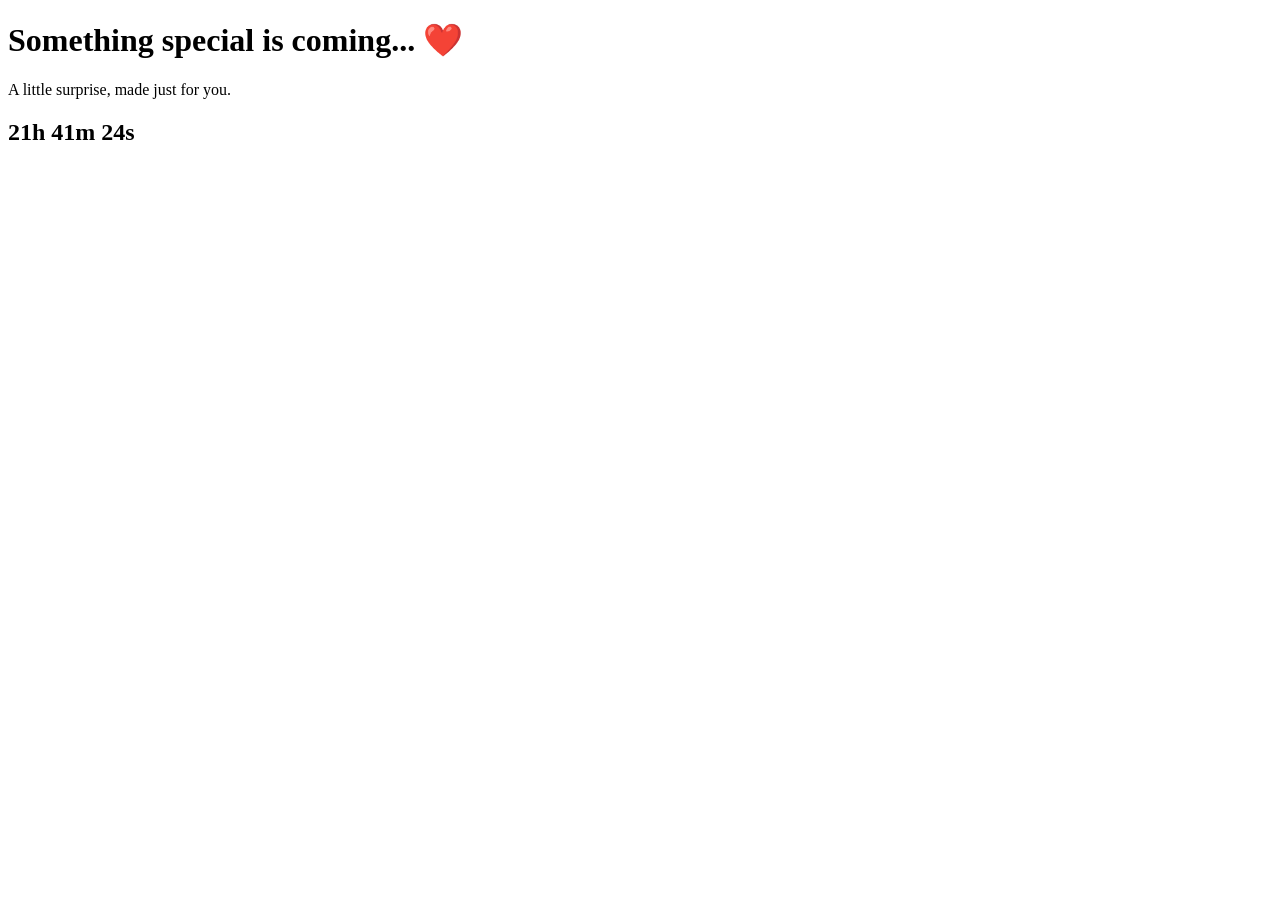
==== index.html @ 5cb48460 "Add files via upload" ====
<!DOCTYPE html>
<html lang="en">
<head>
  <meta charset="UTF-8">
  <meta name="viewport" content="width=device-width, initial-scale=1.0">
  <title>Birthday Surprise ❤️</title>
  <link rel="stylesheet" href="style.css">
  <script src="script.js" defer></script>
</head>
<body>
  <h1>Something special is coming... ❤️</h1>
  <p>A little surprise, made just for you.</p>
  <h2 id="countdown">Loading countdown...</h2>
</body>
</html>
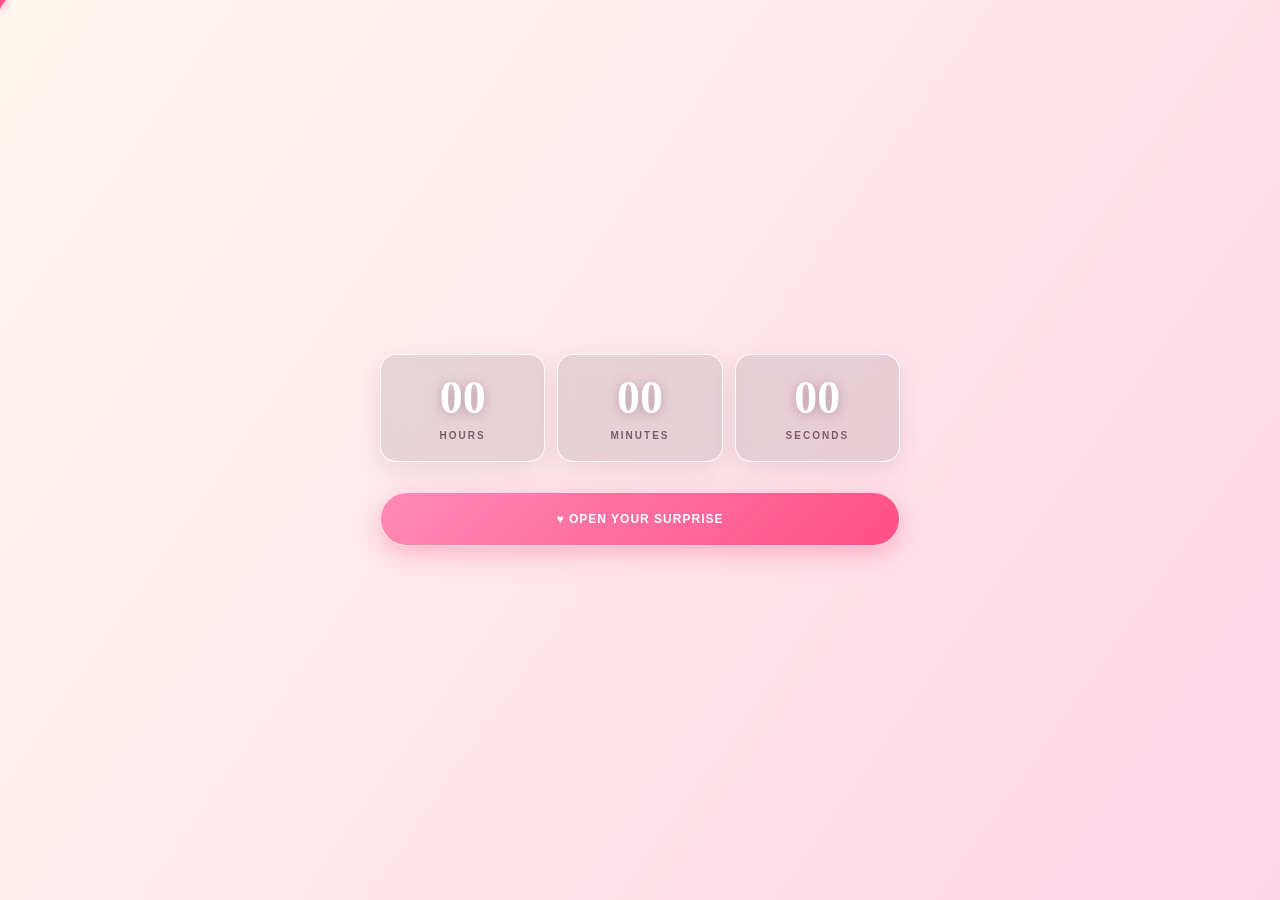
==== commit 60807b5c: "Add files via upload" ====
--- a/index.html
+++ b/index.html
@@ -4,13 +4,43 @@
 <head>
   <meta charset="UTF-8">
   <meta name="viewport" content="width=device-width, initial-scale=1.0">
-  <title>Birthday Surprise ❤️</title>
+  <title>A Surprise for You ❤️</title>
   <link rel="stylesheet" href="style.css">
   <script src="script.js" defer></script>
 </head>
 <body>
-  <h1>Something special is coming... ❤️</h1>
-  <p>A little surprise, made just for you.</p>
-  <h2 id="countdown">Loading countdown...</h2>
+
+  <!-- Falling hearts -->
+  <div id="hearts-background" aria-hidden="true"></div>
+
+  <!-- Centered countdown and button -->
+  <main class="countdown-container">
+
+    <div class="countdown-boxes">
+      <div class="time-box">
+        <span class="time-value" id="hours">00</span>
+        <span class="time-label">HOURS</span>
+      </div>
+
+      <div class="time-box">
+        <span class="time-value" id="minutes">00</span>
+        <span class="time-label">MINUTES</span>
+      </div>
+
+      <div class="time-box">
+        <span class="time-value" id="seconds">00</span>
+        <span class="time-label">SECONDS</span>
+      </div>
+    </div>
+
+    <button id="surprise-button" type="button" disabled>
+      🔒 &nbsp; WAIT FOR YOUR SURPRISE
+    </button>
+
+  </main>
+
+  <!-- Custom cursor -->
+  <div id="heart-cursor" aria-hidden="true">♥</div>
+
 </body>
 </html>
--- a/style.css
+++ b/style.css
@@ -0,0 +1,291 @@
+
+/* ===== RESET ===== */
+* {
+  box-sizing: border-box;
+}
+
+html {
+  min-height: 100%;
+  background: #fff0f5;
+}
+
+body {
+  margin: 0;
+  min-height: 100vh;
+  min-height: 100dvh;
+  width: 100%;
+  overflow: hidden;
+
+  display: flex;
+  align-items: center;
+  justify-content: center;
+  padding: 20px;
+}
+  /* Pink gradient */
+  
+body {
+  margin: 0;
+  min-height: 100vh;
+  min-height: 100dvh;
+  width: 100%;
+  overflow: hidden;
+
+  display: flex;
+  align-items: center;
+  justify-content: center;
+  padding: 20px;
+
+  background: linear-gradient(
+    125deg,
+    #fff7f0 0%,
+    #ffd6e7 25%,
+    #e9c5f5 50%,
+    #ffc4d6 75%,
+    #fff0f5 100%
+  );
+
+  background-size: 400% 400%;
+  animation: pinkBackground 12s ease infinite;
+
+  font-family: Georgia, "Times New Roman", serif;
+}
+
+@keyframes pinkBackground {
+  0% {
+    background-position: 0% 50%;
+  }
+
+  50% {
+    background-position: 100% 50%;
+  }
+
+  100% {
+    background-position: 0% 50%;
+  }
+}
+
+/* ===== FALLING HEARTS ===== */
+#hearts-background {
+  position: fixed;
+  inset: 0;
+  overflow: hidden;
+  pointer-events: none;
+  z-index: 1;
+}
+
+.falling-heart {
+  position: absolute;
+  top: -45px;
+  display: block;
+  pointer-events: none;
+  user-select: none;
+
+  color: #ff6f9f;
+  text-shadow: 0 0 12px rgba(255, 80, 140, 0.4);
+  opacity: 0;
+
+  animation: fallDown linear forwards;
+}
+
+@keyframes fallDown {
+  0% {
+    transform: translate3d(0, -30px, 0) rotate(0deg);
+    opacity: 0;
+  }
+
+  10% {
+    opacity: 0.8;
+  }
+
+  90% {
+    opacity: 0.65;
+  }
+
+  100% {
+    transform: translate3d(35px, 110vh, 0) rotate(300deg);
+    opacity: 0;
+  }
+}
+
+/* ===== COUNTDOWN LAYOUT ===== */
+.countdown-container {
+  position: relative;
+  z-index: 2;
+
+  width: min(100%, 520px);
+
+  display: flex;
+  flex-direction: column;
+  align-items: center;
+  gap: 30px;
+}
+
+.countdown-boxes {
+  width: 100%;
+  display: grid;
+  grid-template-columns: repeat(3, minmax(0, 1fr));
+  gap: 12px;
+}
+
+.time-box {
+  min-width: 0;
+  height: 108px;
+
+  display: flex;
+  flex-direction: column;
+  justify-content: center;
+  align-items: center;
+  gap: 9px;
+
+  background: rgba(130, 105, 118, 0.18);
+  border: 1px solid rgba(255, 255, 255, 0.9);
+  border-radius: 16px;
+
+  box-shadow: 0 8px 25px rgba(100, 60, 80, 0.12);
+
+  backdrop-filter: blur(10px);
+  -webkit-backdrop-filter: blur(10px);
+}
+
+/* Same size and baseline for every number */
+.time-value {
+  display: block;
+  width: 100%;
+  text-align: center;
+
+  font-family: Georgia, "Times New Roman", serif;
+  font-size: 46px;
+  font-weight: 700;
+  line-height: 1;
+  font-variant-numeric: tabular-nums;
+  font-feature-settings: "tnum";
+
+  color: #ffffff;
+  text-shadow: 0 2px 12px rgba(90, 50, 65, 0.35);
+}
+
+.time-label {
+  color: #785d69;
+  font-family: Arial, sans-serif;
+  font-size: 10px;
+  font-weight: bold;
+  letter-spacing: 2px;
+}
+
+/* ===== LOCKED BUTTON ===== */
+#surprise-button {
+  display: block;
+  width: 100%;
+  min-height: 54px;
+  padding: 14px 18px;
+
+  border: 1px solid rgba(255, 255, 255, 0.7);
+  border-radius: 30px;
+
+  background: #c8c2c6;
+  color: #ffffff;
+
+  font-family: Arial, sans-serif;
+  font-size: 12px;
+  font-weight: bold;
+  letter-spacing: 1px;
+
+  box-shadow: 0 6px 20px rgba(90, 50, 65, 0.12);
+  transition: background 0.4s, transform 0.25s, box-shadow 0.3s;
+}
+
+#surprise-button:disabled {
+  opacity: 0.9;
+  cursor: not-allowed;
+}
+
+/* Button after countdown ends */
+#surprise-button.unlocked {
+  background: linear-gradient(135deg, #ff8bb5, #ff4f87);
+  color: #ffffff;
+  cursor: pointer;
+  box-shadow: 0 8px 25px rgba(255, 79, 135, 0.35);
+}
+
+#surprise-button.unlocked:hover {
+  transform: translateY(-3px);
+}
+
+/* ===== CUSTOM HEART CURSOR ===== */
+#heart-cursor {
+  display: none;
+}
+
+@media (hover: hover) and (pointer: fine) {
+  body,
+  button {
+    cursor: none;
+  }
+
+  #heart-cursor {
+    display: block;
+    position: fixed;
+    top: 0;
+    left: 0;
+    z-index: 99999;
+    pointer-events: none;
+
+    color: #ff4f87;
+    font-size: 28px;
+    line-height: 1;
+    transform: translate(-50%, -50%);
+    filter: drop-shadow(0 2px 5px #ff9fbd);
+  }
+
+  #heart-cursor.hovering {
+    color: #ff174f;
+    font-size: 36px;
+  }
+
+  .cursor-trail {
+    position: fixed;
+    z-index: 99998;
+    pointer-events: none;
+    color: #ff78a4;
+    animation: trailFade 650ms ease-out forwards;
+  }
+
+  @keyframes trailFade {
+    to {
+      opacity: 0;
+      transform: translateY(-50px) scale(1.4);
+    }
+  }
+}
+
+/* ===== PHONE LAYOUT ===== */
+@media (max-width: 380px) {
+  .countdown-boxes {
+    gap: 7px;
+  }
+
+  .time-box {
+    height: 90px;
+  }
+
+  .time-value {
+    font-size: 34px;
+  }
+
+  .time-label {
+    font-size: 8px;
+    letter-spacing: 1px;
+  }
+
+  #surprise-button {
+    font-size: 10px;
+  }
+}
+
+/* ===== ACCESSIBILITY ===== */
+@media (prefers-reduced-motion: reduce) {
+  body {
+    animation: none;
+    background-position: center;
+  }
+}
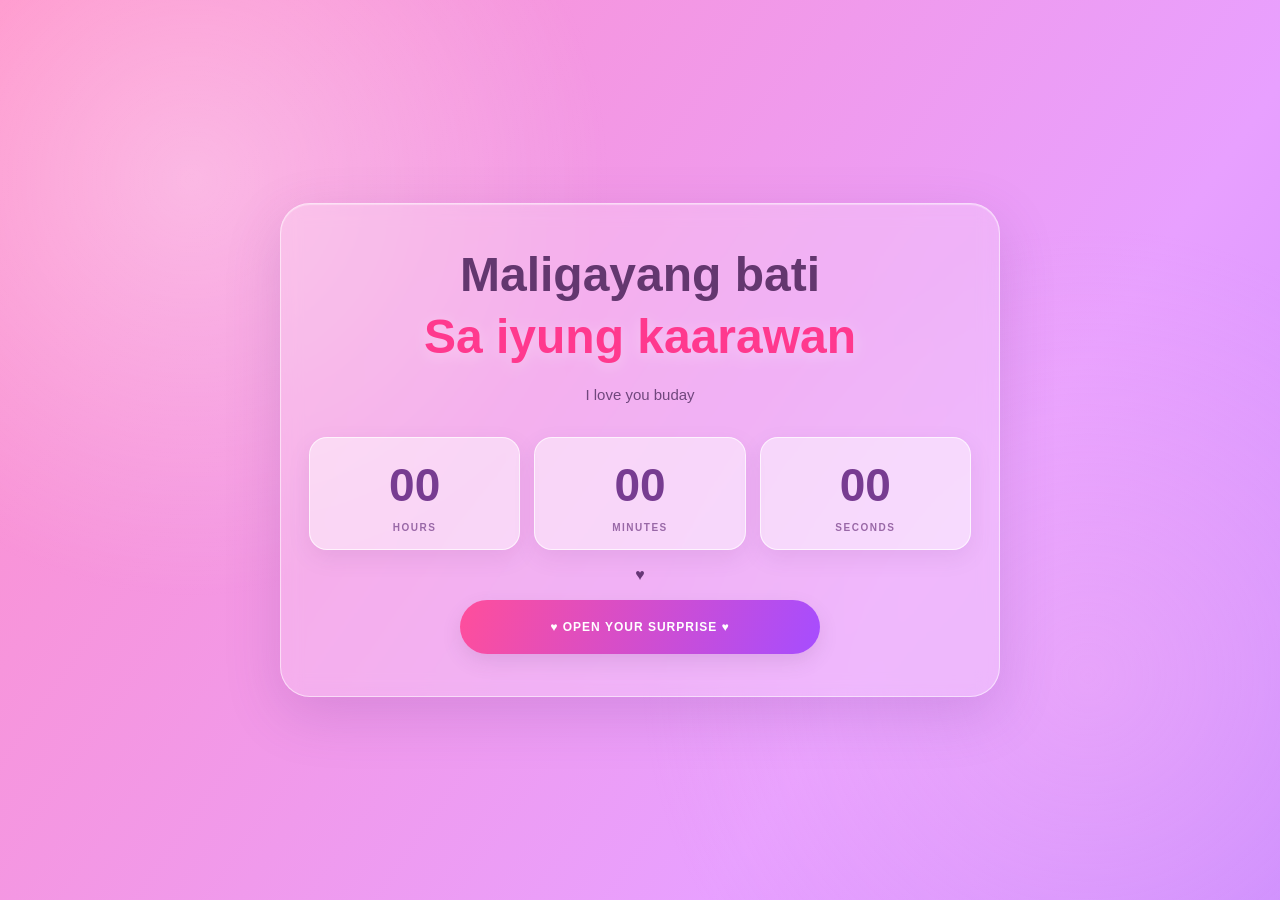
==== commit 723fa98b: "Add files via upload" ====
--- a/index.html
+++ b/index.html
@@ -4,17 +4,24 @@
 <head>
   <meta charset="UTF-8">
   <meta name="viewport" content="width=device-width, initial-scale=1.0">
-  <title>A Surprise for You ❤️</title>
+  <meta name="theme-color" content="#d8a0ff">
+  <title>Anloreyndipipascwal</title>
   <link rel="stylesheet" href="style.css">
   <script src="script.js" defer></script>
 </head>
+
 <body>
+  <!-- Pompompurin and hearts are created here by JavaScript -->
+  <div id="falling-layer" aria-hidden="true"></div>
 
-  <!-- Falling hearts -->
-  <div id="hearts-background" aria-hidden="true"></div>
+  <main class="countdown-container">
+  
 
-  <!-- Centered countdown and button -->
-  <main class="countdown-container">
+    <h1>Maligayang bati<span>Sa iyung kaarawan</span></h1>
+
+    <p class="subtitle">
+      I love you buday
+    </p>
 
     <div class="countdown-boxes">
       <div class="time-box">
@@ -33,14 +40,18 @@
       </div>
     </div>
 
+   <p>
+    ♥
+
+   </p>
+
     <button id="surprise-button" type="button" disabled>
-      🔒 &nbsp; WAIT FOR YOUR SURPRISE
+      🔒 pwede wait?
     </button>
 
+    
   </main>
 
-  <!-- Custom cursor -->
   <div id="heart-cursor" aria-hidden="true">♥</div>
-
 </body>
 </html>
--- a/style.css
+++ b/style.css
@@ -1,12 +1,16 @@
 
-/* ===== RESET ===== */
 * {
   box-sizing: border-box;
 }
 
+:root {
+  --pink: #ff4fa0;
+  --purple: #a64dff;
+  --text: #673776;
+}
+
 html {
   min-height: 100%;
-  background: #fff0f5;
 }
 
 body {
@@ -14,58 +18,58 @@
   min-height: 100vh;
   min-height: 100dvh;
   width: 100%;
-  overflow: hidden;
+  padding: 24px;
 
   display: flex;
   align-items: center;
   justify-content: center;
-  padding: 20px;
-}
-  /* Pink gradient */
-  
-body {
-  margin: 0;
-  min-height: 100vh;
-  min-height: 100dvh;
-  width: 100%;
-  overflow: hidden;
-
-  display: flex;
-  align-items: center;
-  justify-content: center;
-  padding: 20px;
+
+  position: relative;
+  isolation: isolate;
+  overflow-x: hidden;
+
+  font-family: "Trebuchet MS", Arial, sans-serif;
+  color: var(--text);
 
   background: linear-gradient(
     125deg,
-    #fff7f0 0%,
-    #ffd6e7 25%,
-    #e9c5f5 50%,
-    #ffc4d6 75%,
-    #fff0f5 100%
+    #ff8fc9 0%,
+    #e8a0ff 20%,
+    #a875ff 40%,
+    #ff62b2 60%,
+    #c98cff 80%,
+    #ffb0df 100%
   );
 
-  background-size: 400% 400%;
-  animation: pinkBackground 12s ease infinite;
-
-  font-family: Georgia, "Times New Roman", serif;
-}
-
-@keyframes pinkBackground {
-  0% {
-    background-position: 0% 50%;
-  }
-
-  50% {
-    background-position: 100% 50%;
-  }
-
-  100% {
-    background-position: 0% 50%;
-  }
-}
-
-/* ===== FALLING HEARTS ===== */
-#hearts-background {
+  background-size: 350% 350%;
+  animation: gradientMove 12s ease infinite;
+}
+
+@keyframes gradientMove {
+  0% { background-position: 0% 50%; }
+  50% { background-position: 100% 50%; }
+  100% { background-position: 0% 50%; }
+}
+
+/* Soft background glow */
+
+body::before {
+  content: "";
+  position: fixed;
+  inset: 0;
+  z-index: -1;
+  pointer-events: none;
+
+  background:
+    radial-gradient(circle at 15% 20%,
+      rgba(255,255,255,.35), transparent 32%),
+    radial-gradient(circle at 85% 75%,
+      rgba(255,190,240,.3), transparent 35%);
+}
+
+/* FALLING POMPOMPURIN AND HEARTS */
+
+#falling-layer {
   position: fixed;
   inset: 0;
   overflow: hidden;
@@ -73,219 +77,320 @@
   z-index: 1;
 }
 
+.falling-item {
+  position: absolute;
+  top: -120px;
+  left: 0;
+
+  pointer-events: none;
+  user-select: none;
+
+  animation: fallDown var(--duration, 9s) linear forwards;
+  will-change: transform, opacity;
+}
+
+.falling-pompom {
+  display: block;
+  width: 100%;
+  height: auto;
+  object-fit: contain;
+
+  filter: drop-shadow(0 4px 6px rgba(95, 40, 100, .14));
+}
+
 .falling-heart {
-  position: absolute;
-  top: -45px;
-  display: block;
-  pointer-events: none;
-  user-select: none;
-
-  color: #ff6f9f;
-  text-shadow: 0 0 12px rgba(255, 80, 140, 0.4);
-  opacity: 0;
-
-  animation: fallDown linear forwards;
+  color: var(--heart-color, #ff4fa0);
+  font-size: var(--heart-size, 24px);
+  line-height: 1;
+
+  text-shadow: 0 3px 8px rgba(130, 40, 120, .12);
 }
 
 @keyframes fallDown {
   0% {
-    transform: translate3d(0, -30px, 0) rotate(0deg);
+    transform: translate3d(0, -30px, 0) rotate(var(--start-rotation, -12deg));
     opacity: 0;
   }
 
   10% {
-    opacity: 0.8;
-  }
-
-  90% {
-    opacity: 0.65;
+    opacity: var(--item-opacity, .95);
+  }
+
+  25% {
+    transform: translate3d(var(--sway, 35px), 25vh, 0)
+      rotate(var(--middle-rotation, 10deg));
+  }
+
+  50% {
+    transform: translate3d(calc(var(--sway, 35px) * -.6), 50vh, 0)
+      rotate(var(--start-rotation, -12deg));
+  }
+
+  75% {
+    transform: translate3d(var(--sway, 35px), 78vh, 0)
+      rotate(var(--middle-rotation, 10deg));
   }
 
   100% {
-    transform: translate3d(35px, 110vh, 0) rotate(300deg);
+    transform: translate3d(0, 115vh, 0)
+      rotate(var(--end-rotation, 18deg));
     opacity: 0;
   }
 }
 
-/* ===== COUNTDOWN LAYOUT ===== */
+/* MAIN COUNTDOWN CARD */
+
 .countdown-container {
   position: relative;
   z-index: 2;
 
-  width: min(100%, 520px);
-
-  display: flex;
-  flex-direction: column;
-  align-items: center;
-  gap: 30px;
-}
+  width: min(100%, 720px);
+  padding: 42px 28px;
+  text-align: center;
+
+  background: rgba(255, 255, 255, .22);
+  border: 1px solid rgba(255, 255, 255, .55);
+  border-radius: 30px;
+
+  box-shadow:
+    0 18px 55px rgba(104, 48, 137, .18),
+    inset 0 1px 1px rgba(255, 255, 255, .4);
+
+  backdrop-filter: blur(10px);
+  -webkit-backdrop-filter: blur(10px);
+}
+
+.eyebrow {
+  margin: 0 0 14px;
+  color: #78458a;
+  font-size: 12px;
+  font-weight: bold;
+  letter-spacing: 3px;
+}
+
+h1 {
+  margin: 0;
+  color: #63376f;
+  font-size: clamp(30px, 5vw, 48px);
+  line-height: 1.2;
+}
+
+h1 span {
+  display: block;
+  margin-top: 5px;
+  color: #ff398e;
+  text-shadow: 0 3px 15px rgba(255, 255, 255, .35);
+}
+
+.subtitle {
+  margin: 17px 0 30px;
+  color: #70477d;
+  font-size: 15px;
+  line-height: 1.6;
+}
+
+/* THREE COUNTDOWN BOXES */
 
 .countdown-boxes {
-  width: 100%;
   display: grid;
   grid-template-columns: repeat(3, minmax(0, 1fr));
-  gap: 12px;
+  gap: 14px;
+  width: 100%;
 }
 
 .time-box {
   min-width: 0;
-  height: 108px;
-
-  display: flex;
-  flex-direction: column;
-  justify-content: center;
-  align-items: center;
-  gap: 9px;
-
-  background: rgba(130, 105, 118, 0.18);
-  border: 1px solid rgba(255, 255, 255, 0.9);
-  border-radius: 16px;
-
-  box-shadow: 0 8px 25px rgba(100, 60, 80, 0.12);
-
-  backdrop-filter: blur(10px);
-  -webkit-backdrop-filter: blur(10px);
-}
-
-/* Same size and baseline for every number */
+  padding: 20px 8px 16px;
+
+  background: rgba(255, 255, 255, .48);
+  border: 1px solid rgba(255, 255, 255, .7);
+  border-radius: 18px;
+
+  box-shadow: 0 8px 22px rgba(103, 53, 130, .1);
+  transition: transform .25s ease, background .25s ease;
+}
+
+.time-box:hover {
+  transform: translateY(-4px);
+  background: rgba(255, 255, 255, .68);
+}
+
 .time-value {
   display: block;
-  width: 100%;
-  text-align: center;
-
-  font-family: Georgia, "Times New Roman", serif;
-  font-size: 46px;
-  font-weight: 700;
-  line-height: 1;
+  color: #773c91;
+  font-size: clamp(30px, 5vw, 46px);
+  font-weight: 800;
   font-variant-numeric: tabular-nums;
-  font-feature-settings: "tnum";
-
-  color: #ffffff;
-  text-shadow: 0 2px 12px rgba(90, 50, 65, 0.35);
+  line-height: 1.2;
 }
 
 .time-label {
-  color: #785d69;
-  font-family: Arial, sans-serif;
+  display: block;
+  margin-top: 9px;
+  color: #9968a7;
   font-size: 10px;
   font-weight: bold;
-  letter-spacing: 2px;
-}
-
-/* ===== LOCKED BUTTON ===== */
+  letter-spacing: 1.5px;
+}
+
+/* BUTTON AND NOTES */
+
+.little-note {
+  margin: 26px 0 20px;
+  font-size: 14px;
+  color: #70477d;
+}
+
 #surprise-button {
-  display: block;
-  width: 100%;
+  width: min(100%, 360px);
   min-height: 54px;
-  padding: 14px 18px;
-
-  border: 1px solid rgba(255, 255, 255, 0.7);
-  border-radius: 30px;
-
-  background: #c8c2c6;
-  color: #ffffff;
-
-  font-family: Arial, sans-serif;
+  padding: 15px 20px;
+
+  border: none;
+  border-radius: 999px;
+
+  font-family: inherit;
   font-size: 12px;
   font-weight: bold;
   letter-spacing: 1px;
 
-  box-shadow: 0 6px 20px rgba(90, 50, 65, 0.12);
-  transition: background 0.4s, transform 0.25s, box-shadow 0.3s;
-}
-
-#surprise-button:disabled {
-  opacity: 0.9;
+  color: white;
+  background: #a9a0ad;
+
+  box-shadow: 0 8px 20px rgba(92, 54, 105, .12);
   cursor: not-allowed;
-}
-
-/* Button after countdown ends */
+
+  transition: transform .25s ease, box-shadow .25s ease;
+}
+
 #surprise-button.unlocked {
-  background: linear-gradient(135deg, #ff8bb5, #ff4f87);
-  color: #ffffff;
+  background: linear-gradient(110deg, #ff4e9b, #a64dff);
   cursor: pointer;
-  box-shadow: 0 8px 25px rgba(255, 79, 135, 0.35);
+  animation: buttonGlow 2s ease-in-out infinite;
 }
 
 #surprise-button.unlocked:hover {
-  transform: translateY(-3px);
-}
-
-/* ===== CUSTOM HEART CURSOR ===== */
+  transform: translateY(-3px) scale(1.02);
+  box-shadow: 0 12px 30px rgba(223, 67, 167, .4);
+}
+
+@keyframes buttonGlow {
+  0%, 100% {
+    box-shadow: 0 8px 22px rgba(223, 67, 167, .25);
+  }
+
+  50% {
+    box-shadow: 0 8px 30px rgba(223, 67, 167, .5);
+  }
+}
+
+.footer-note {
+  margin: 24px 0 0;
+  color: #80548d;
+  font-size: 12px;
+  letter-spacing: 1px;
+}
+
+/* CUSTOM HEART CURSOR */
+
 #heart-cursor {
   display: none;
-}
-
-@media (hover: hover) and (pointer: fine) {
-  body,
-  button {
-    cursor: none;
-  }
-
-  #heart-cursor {
-    display: block;
-    position: fixed;
-    top: 0;
-    left: 0;
-    z-index: 99999;
-    pointer-events: none;
-
-    color: #ff4f87;
-    font-size: 28px;
-    line-height: 1;
-    transform: translate(-50%, -50%);
-    filter: drop-shadow(0 2px 5px #ff9fbd);
-  }
-
-  #heart-cursor.hovering {
-    color: #ff174f;
-    font-size: 36px;
-  }
-
-  .cursor-trail {
-    position: fixed;
-    z-index: 99998;
-    pointer-events: none;
-    color: #ff78a4;
-    animation: trailFade 650ms ease-out forwards;
-  }
-
-  @keyframes trailFade {
-    to {
-      opacity: 0;
-      transform: translateY(-50px) scale(1.4);
-    }
-  }
-}
-
-/* ===== PHONE LAYOUT ===== */
-@media (max-width: 380px) {
+  position: fixed;
+  top: 0;
+  left: 0;
+  z-index: 9999;
+
+  color: #ff3f91;
+  font-size: 23px;
+  line-height: 1;
+
+  pointer-events: none;
+  user-select: none;
+  transform: translate(-50%, -50%);
+  filter: drop-shadow(0 2px 5px rgba(255,255,255,.6));
+}
+
+.cursor-trail {
+  position: fixed;
+  z-index: 9998;
+  pointer-events: none;
+  user-select: none;
+
+  color: #ff5ba6;
+  animation: trailFade .75s ease-out forwards;
+}
+
+@keyframes trailFade {
+  0% {
+    opacity: .9;
+    transform: translate(-50%, -50%) scale(1);
+  }
+
+  100% {
+    opacity: 0;
+    transform: translate(-50%, -95px) scale(.3) rotate(25deg);
+  }
+}
+
+/* MOBILE */
+
+@media (max-width: 520px) {
+  body {
+    padding: 14px;
+  }
+
+  .countdown-container {
+    padding: 32px 17px;
+    border-radius: 24px;
+  }
+
+  .eyebrow {
+    font-size: 10px;
+    letter-spacing: 2px;
+  }
+
+  .subtitle {
+    margin-bottom: 24px;
+    font-size: 13px;
+  }
+
   .countdown-boxes {
-    gap: 7px;
+    gap: 8px;
   }
 
   .time-box {
-    height: 90px;
+    padding: 17px 3px 13px;
+    border-radius: 13px;
   }
 
   .time-value {
-    font-size: 34px;
+    font-size: clamp(24px, 7vw, 34px);
   }
 
   .time-label {
     font-size: 8px;
-    letter-spacing: 1px;
+    letter-spacing: .5px;
   }
 
   #surprise-button {
     font-size: 10px;
-  }
-}
-
-/* ===== ACCESSIBILITY ===== */
+    padding: 14px 10px;
+  }
+}
+
+@media (hover: none), (pointer: coarse) {
+  #heart-cursor,
+  .cursor-trail {
+    display: none !important;
+  }
+}
+
 @media (prefers-reduced-motion: reduce) {
   body {
     animation: none;
-    background-position: center;
-  }
-}
+  }
+
+  #surprise-button.unlocked {
+    animation: none;
+  }
+}
